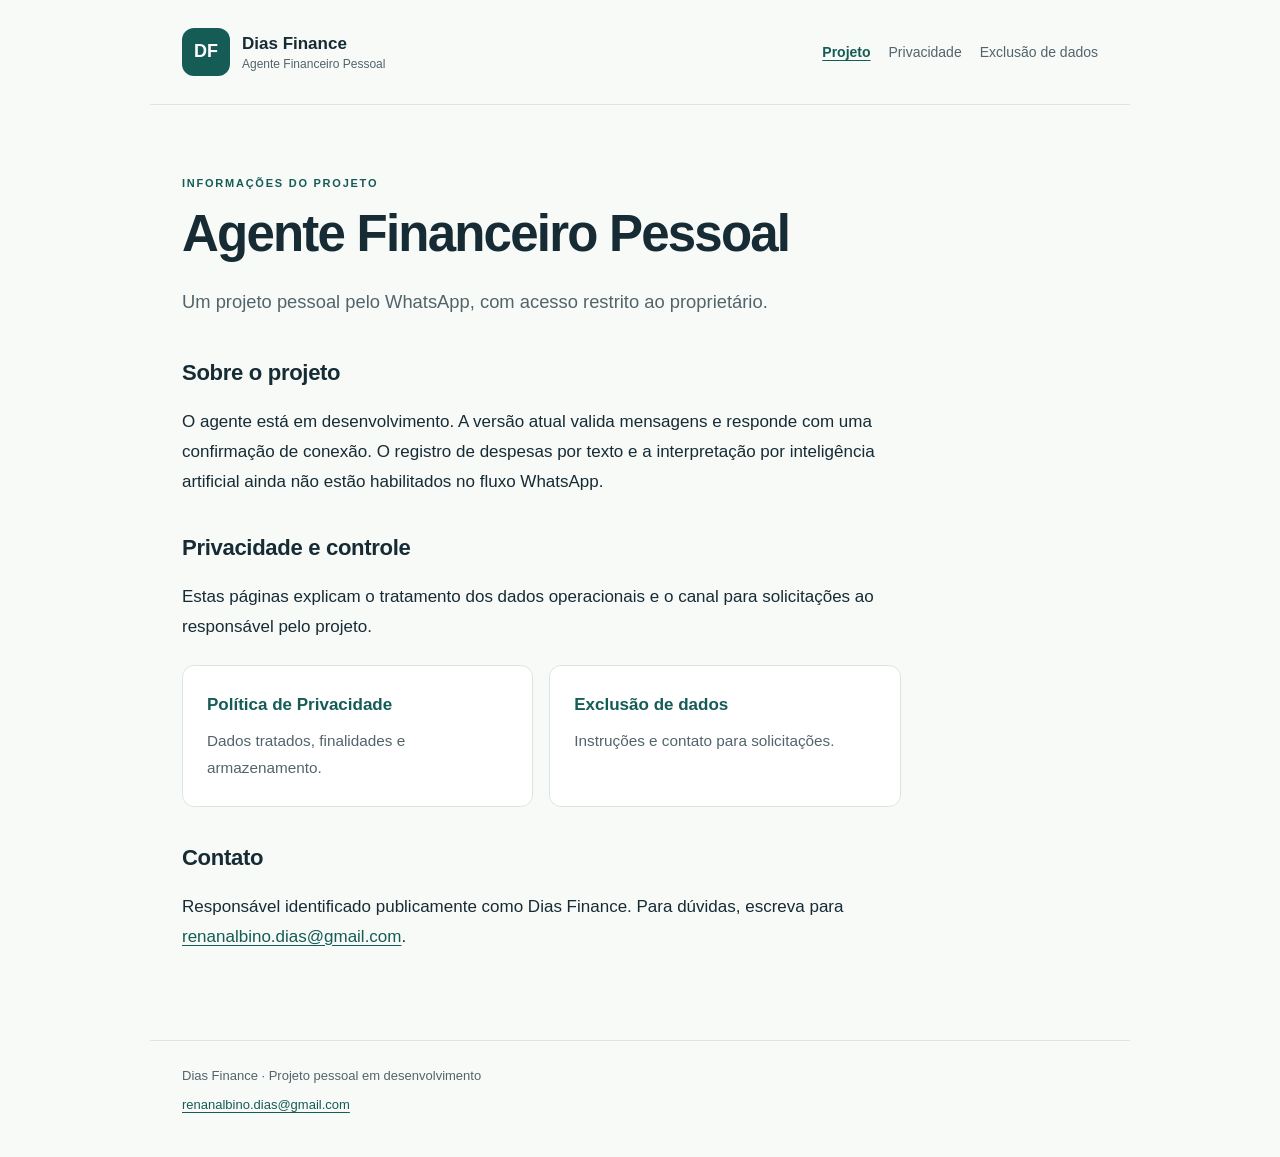
==== index.html @ 18301a5a "Publica paginas de privacidade e exclusao do Dias Finance" ====
<!doctype html>
<html lang="pt-BR">
  <head>
    <meta charset="utf-8" />
    <meta name="viewport" content="width=device-width, initial-scale=1" />
    <meta
      name="description"
      content="Um projeto pessoal pelo WhatsApp, com acesso restrito ao proprietário."
    />
    <meta name="color-scheme" content="light" />
    <title>Agente Financeiro Pessoal | Dias Finance</title>
    <link rel="stylesheet" href="styles.css" />
  </head>
  <body>
    <a class="skip" href="#conteudo">Ir para o conteúdo</a>
    <header class="header">
      <a class="brand" href="index.html"
        ><span class="mark" aria-hidden="true">DF</span
        ><span>Dias Finance<small>Agente Financeiro Pessoal</small></span></a
      >
      <nav aria-label="Navegação principal">
        <a href="index.html" aria-current="page">Projeto</a>
        <a href="privacidade.html">Privacidade</a>
        <a href="exclusao.html">Exclusão de dados</a>
      </nav>
    </header>
    <main id="conteudo">
      <p class="eyebrow">INFORMAÇÕES DO PROJETO</p>
      <h1>Agente Financeiro Pessoal</h1>
      <p class="lead">Um projeto pessoal pelo WhatsApp, com acesso restrito ao proprietário.</p>
      <article>
        <h2>Sobre o projeto</h2>
        <p>
          O agente está em desenvolvimento. A versão atual valida mensagens e responde com uma
          confirmação de conexão. O registro de despesas por texto e a interpretação por
          inteligência artificial ainda não estão habilitados no fluxo WhatsApp.
        </p>
        <h2>Privacidade e controle</h2>
        <p>
          Estas páginas explicam o tratamento dos dados operacionais e o canal para solicitações ao
          responsável pelo projeto.
        </p>
        <div class="cards">
          <a class="card" href="privacidade.html"
            ><strong>Política de Privacidade</strong
            ><span>Dados tratados, finalidades e armazenamento.</span></a
          ><a class="card" href="exclusao.html"
            ><strong>Exclusão de dados</strong
            ><span>Instruções e contato para solicitações.</span></a
          >
        </div>
        <h2>Contato</h2>
        <p>
          Responsável identificado publicamente como Dias Finance. Para dúvidas, escreva para
          <a href="mailto:renanalbino.dias@gmail.com">renanalbino.dias@gmail.com</a>.
        </p>
      </article>
    </main>
    <footer>
      <p>Dias Finance · Projeto pessoal em desenvolvimento</p>
      <a href="mailto:renanalbino.dias@gmail.com">renanalbino.dias@gmail.com</a>
    </footer>
  </body>
</html>
---- styles.css ----
:root {
  color-scheme: light;
  --ink: #172b35;
  --muted: #52646b;
  --line: #dce5e5;
  --accent: #145c55;
  font-family: -apple-system, BlinkMacSystemFont, 'Segoe UI', sans-serif;
  font-size: 17px;
  line-height: 1.75;
  color: var(--ink);
  background: #f8faf8;
}
* {
  box-sizing: border-box;
}
body {
  margin: 0;
}
a {
  color: var(--accent);
  text-underline-offset: 0.2em;
}
a:hover {
  text-decoration-thickness: 2px;
}
a:focus-visible {
  outline: 3px solid #c77722;
  outline-offset: 5px;
}
.header,
main,
footer {
  max-width: 980px;
  margin-inline: auto;
  padding-inline: 32px;
}
.header {
  display: flex;
  align-items: center;
  justify-content: space-between;
  gap: 24px;
  padding-block: 28px;
  border-bottom: 1px solid var(--line);
}
.brand {
  display: flex;
  align-items: center;
  gap: 12px;
  color: var(--ink);
  font-weight: 700;
  line-height: 1.4;
  text-decoration: none;
}
.mark {
  display: grid;
  place-items: center;
  width: 48px;
  height: 48px;
  border-radius: 12px;
  background: var(--accent);
  color: white;
  font-size: 18px;
}
.brand small {
  display: block;
  font-size: 12px;
  font-weight: 400;
  color: var(--muted);
}
nav {
  display: flex;
  flex-wrap: wrap;
  gap: 18px;
  font-size: 14px;
}
nav a {
  color: var(--muted);
  text-decoration: none;
}
nav a[aria-current='page'] {
  color: var(--accent);
  text-decoration: underline;
  font-weight: 600;
}
main {
  padding-block: 58px 72px;
}
.eyebrow {
  font-size: 11px;
  font-weight: 700;
  letter-spacing: 0.16em;
  color: var(--accent);
}
h1 {
  max-width: 800px;
  margin-block: 12px;
  font-size: clamp(2rem, 5vw, 3rem);
  line-height: 1.15;
  letter-spacing: -0.035em;
}
.lead {
  max-width: 65ch;
  margin-block: 22px 40px;
  color: var(--muted);
  font-size: 1.08rem;
}
article {
  max-width: 76ch;
}
h2 {
  margin-top: 36px;
  font-size: 1.3rem;
  line-height: 1.4;
  letter-spacing: -0.015em;
}
p,
li {
  overflow-wrap: anywhere;
}
li {
  padding-left: 4px;
  margin-bottom: 9px;
}
code {
  padding: 2px 5px;
  border-radius: 4px;
  background: #eaf0ed;
  font-size: 0.9em;
}
.cards {
  display: grid;
  grid-template-columns: repeat(2, minmax(0, 1fr));
  gap: 16px;
  margin-block: 24px 32px;
}
.card {
  display: block;
  padding: 24px;
  background: #fff;
  border: 1px solid var(--line);
  border-radius: 12px;
  text-decoration: none;
}
.card:hover {
  border-color: var(--accent);
}
.card strong,
.card span {
  display: block;
}
.card span {
  margin-top: 8px;
  color: var(--muted);
  font-size: 0.9rem;
}
footer {
  padding-block: 24px 40px;
  border-top: 1px solid var(--line);
  color: var(--muted);
  font-size: 13px;
}
footer p {
  margin-block: 0 6px;
}
.skip {
  position: absolute;
  left: 16px;
  top: -100px;
  padding: 10px 16px;
  background: white;
  border: 2px solid var(--accent);
  z-index: 1;
}
.skip:focus {
  top: 12px;
}
@media (max-width: 680px) {
  .header,
  main,
  footer {
    padding-inline: 22px;
  }
  .header {
    align-items: flex-start;
    flex-direction: column;
  }
  main {
    padding-block: 36px 48px;
  }
  .cards {
    grid-template-columns: 1fr;
  }
  nav {
    gap: 16px;
  }
}
@media print {
  :root {
    font-size: 11pt;
    background: white;
  }
  .header,
  footer,
  .skip,
  .eyebrow {
    display: none;
  }
  main {
    max-width: none;
    padding: 0;
  }
  a {
    color: inherit;
  }
}
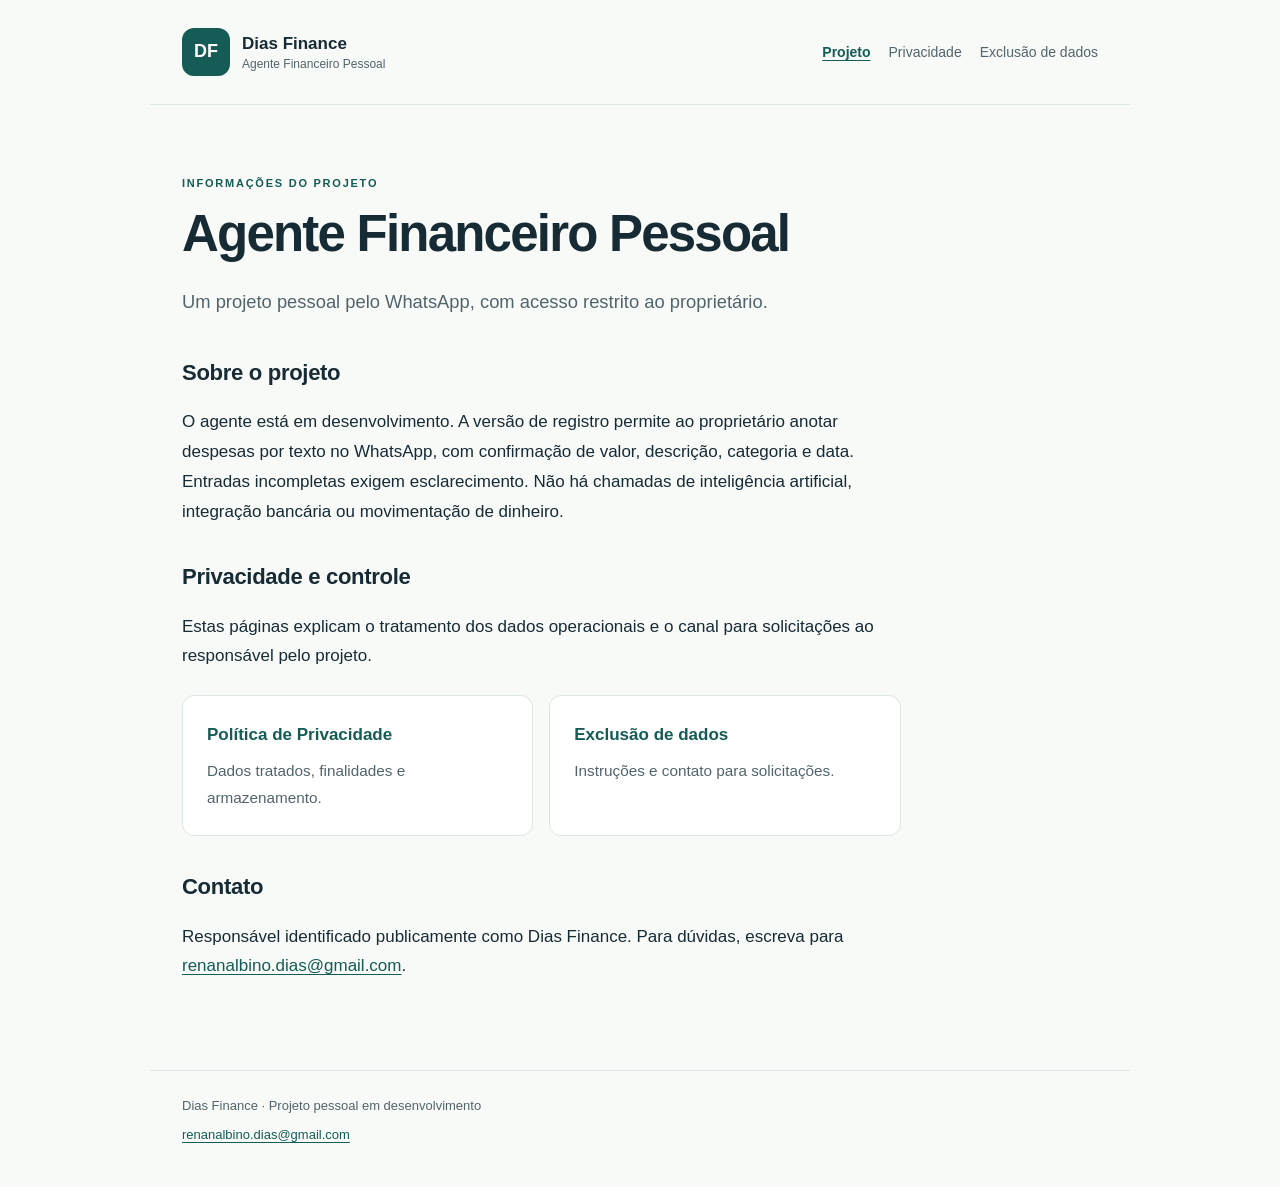
==== commit 24351860: "docs: describe expense records and pending clarification data" ====
--- a/index.html
+++ b/index.html
@@ -31,9 +31,10 @@
       <article>
         <h2>Sobre o projeto</h2>
         <p>
-          O agente está em desenvolvimento. A versão atual valida mensagens e responde com uma
-          confirmação de conexão. O registro de despesas por texto e a interpretação por
-          inteligência artificial ainda não estão habilitados no fluxo WhatsApp.
+          O agente está em desenvolvimento. A versão de registro permite ao proprietário anotar
+          despesas por texto no WhatsApp, com confirmação de valor, descrição, categoria e data.
+          Entradas incompletas exigem esclarecimento. Não há chamadas de inteligência artificial,
+          integração bancária ou movimentação de dinheiro.
         </p>
         <h2>Privacidade e controle</h2>
         <p>
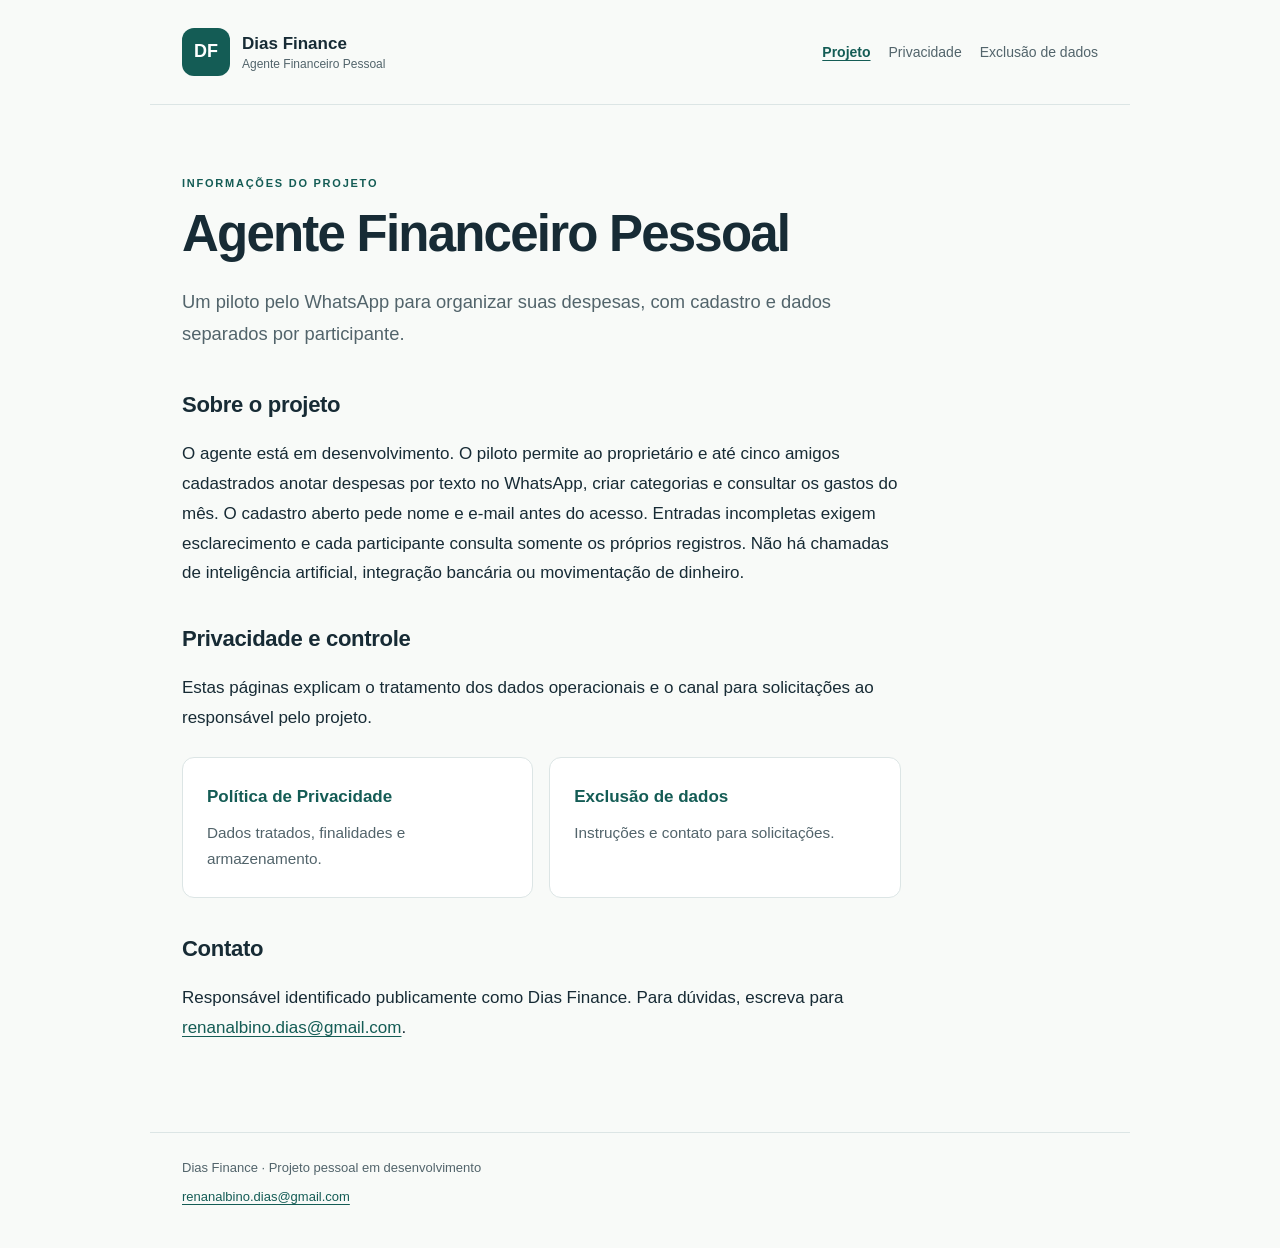
==== commit b009fae4: "docs: describe five-friend pilot registration and isolated summaries" ====
--- a/index.html
+++ b/index.html
@@ -5,7 +5,7 @@
     <meta name="viewport" content="width=device-width, initial-scale=1" />
     <meta
       name="description"
-      content="Um projeto pessoal pelo WhatsApp, com acesso restrito ao proprietário."
+      content="Um piloto pelo WhatsApp para organizar suas despesas, com cadastro e dados separados por participante."
     />
     <meta name="color-scheme" content="light" />
     <title>Agente Financeiro Pessoal | Dias Finance</title>
@@ -27,14 +27,18 @@
     <main id="conteudo">
       <p class="eyebrow">INFORMAÇÕES DO PROJETO</p>
       <h1>Agente Financeiro Pessoal</h1>
-      <p class="lead">Um projeto pessoal pelo WhatsApp, com acesso restrito ao proprietário.</p>
+      <p class="lead">
+        Um piloto pelo WhatsApp para organizar suas despesas, com cadastro e dados separados por
+        participante.
+      </p>
       <article>
         <h2>Sobre o projeto</h2>
         <p>
-          O agente está em desenvolvimento. A versão de registro permite ao proprietário anotar
-          despesas por texto no WhatsApp, com confirmação de valor, descrição, categoria e data.
-          Entradas incompletas exigem esclarecimento. Não há chamadas de inteligência artificial,
-          integração bancária ou movimentação de dinheiro.
+          O agente está em desenvolvimento. O piloto permite ao proprietário e até cinco amigos
+          cadastrados anotar despesas por texto no WhatsApp, criar categorias e consultar os gastos
+          do mês. O cadastro aberto pede nome e e-mail antes do acesso. Entradas incompletas exigem
+          esclarecimento e cada participante consulta somente os próprios registros. Não há chamadas
+          de inteligência artificial, integração bancária ou movimentação de dinheiro.
         </p>
         <h2>Privacidade e controle</h2>
         <p>
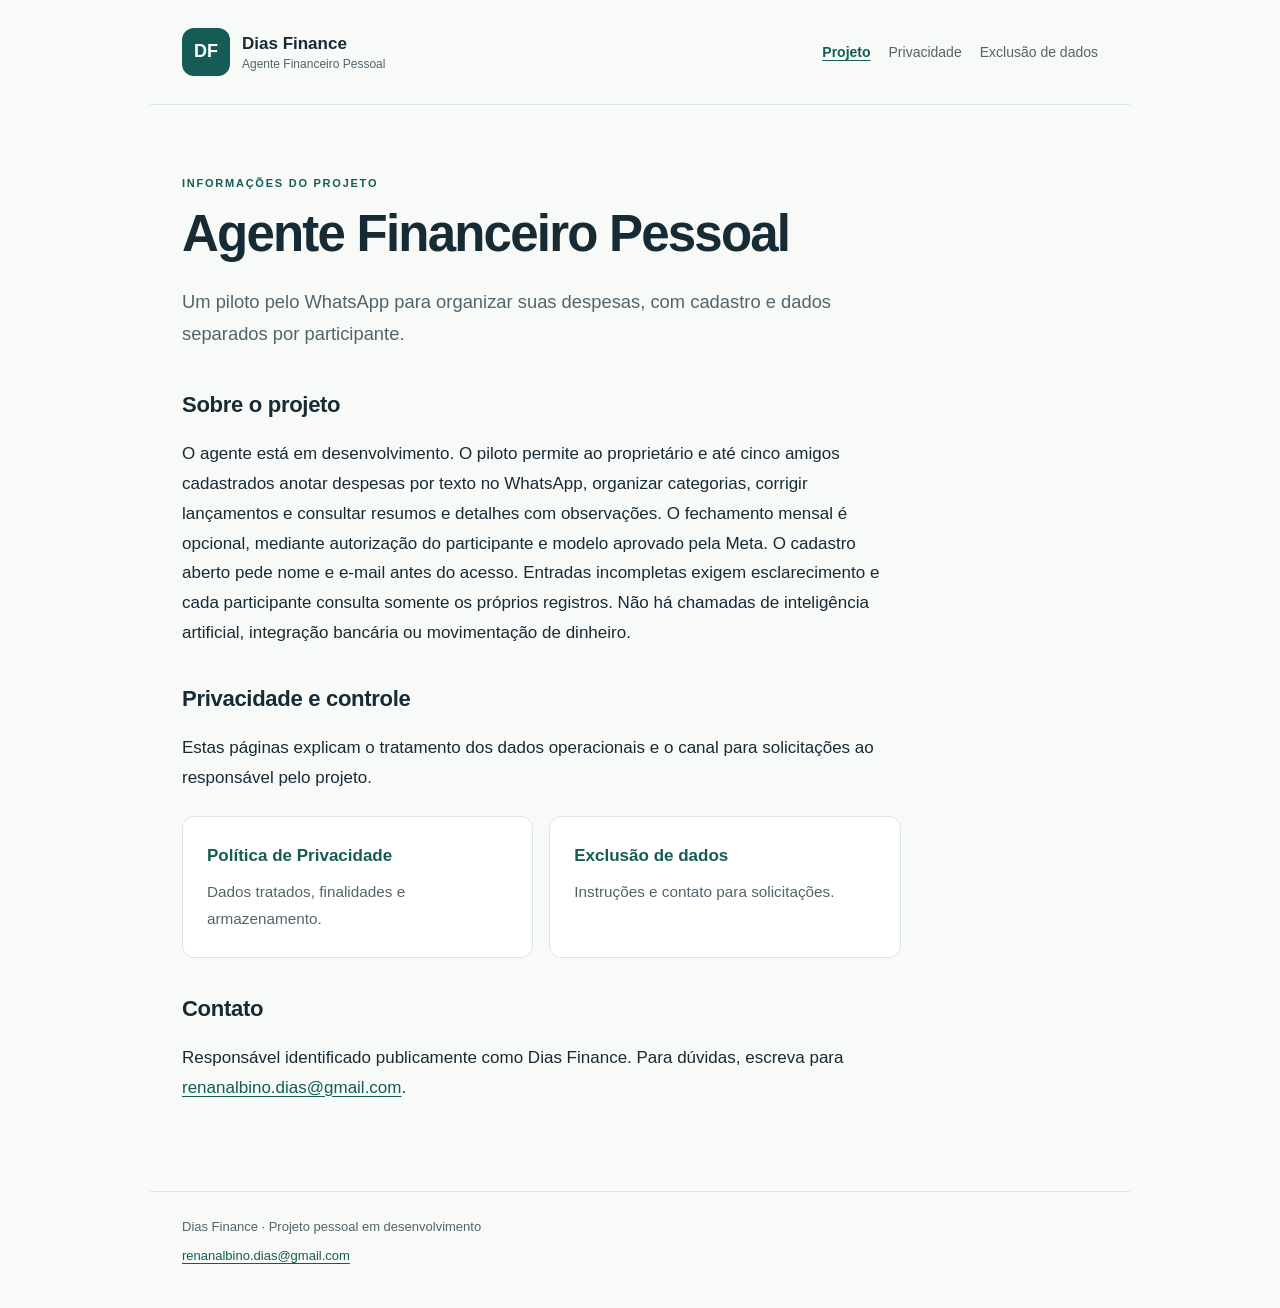
==== commit 1a122f44: "Document expense notes, corrections and optional monthly reports" ====
--- a/index.html
+++ b/index.html
@@ -35,10 +35,12 @@
         <h2>Sobre o projeto</h2>
         <p>
           O agente está em desenvolvimento. O piloto permite ao proprietário e até cinco amigos
-          cadastrados anotar despesas por texto no WhatsApp, criar categorias e consultar os gastos
-          do mês. O cadastro aberto pede nome e e-mail antes do acesso. Entradas incompletas exigem
-          esclarecimento e cada participante consulta somente os próprios registros. Não há chamadas
-          de inteligência artificial, integração bancária ou movimentação de dinheiro.
+          cadastrados anotar despesas por texto no WhatsApp, organizar categorias, corrigir
+          lançamentos e consultar resumos e detalhes com observações. O fechamento mensal é
+          opcional, mediante autorização do participante e modelo aprovado pela Meta. O cadastro
+          aberto pede nome e e-mail antes do acesso. Entradas incompletas exigem esclarecimento e
+          cada participante consulta somente os próprios registros. Não há chamadas de inteligência
+          artificial, integração bancária ou movimentação de dinheiro.
         </p>
         <h2>Privacidade e controle</h2>
         <p>
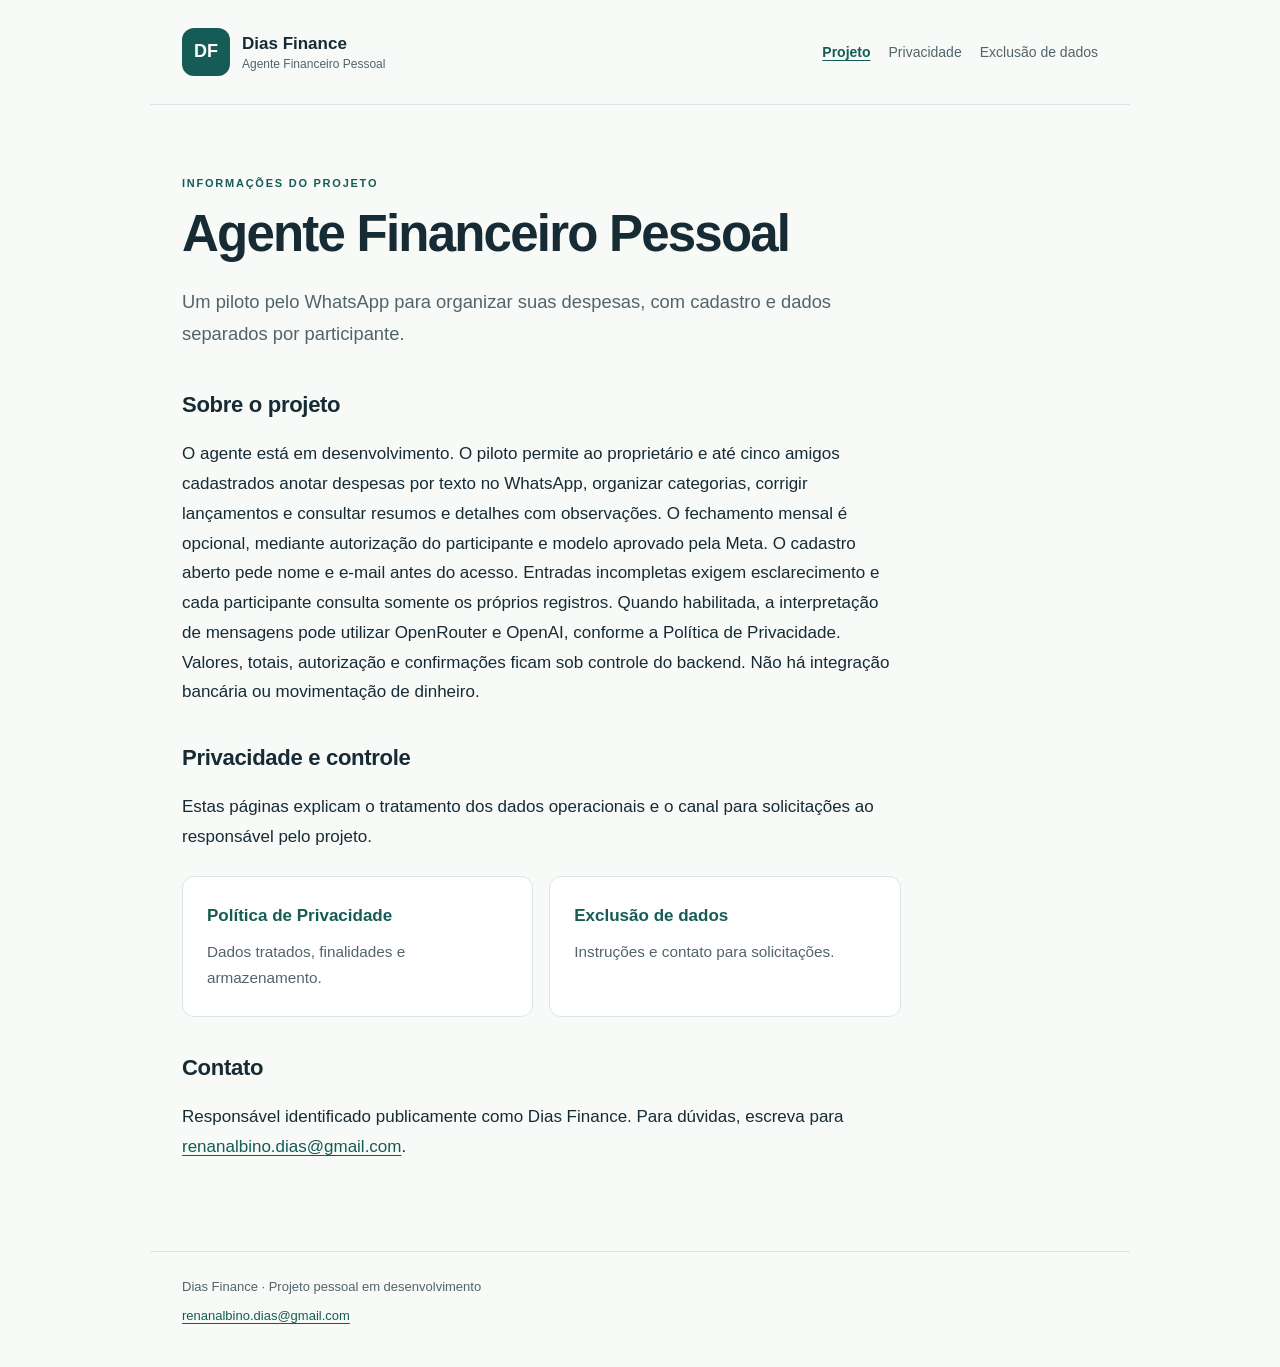
==== commit 83d6ea89: "Document optional AI interpretation and data handling" ====
--- a/index.html
+++ b/index.html
@@ -39,8 +39,10 @@
           lançamentos e consultar resumos e detalhes com observações. O fechamento mensal é
           opcional, mediante autorização do participante e modelo aprovado pela Meta. O cadastro
           aberto pede nome e e-mail antes do acesso. Entradas incompletas exigem esclarecimento e
-          cada participante consulta somente os próprios registros. Não há chamadas de inteligência
-          artificial, integração bancária ou movimentação de dinheiro.
+          cada participante consulta somente os próprios registros. Quando habilitada, a
+          interpretação de mensagens pode utilizar OpenRouter e OpenAI, conforme a Política de
+          Privacidade. Valores, totais, autorização e confirmações ficam sob controle do backend.
+          Não há integração bancária ou movimentação de dinheiro.
         </p>
         <h2>Privacidade e controle</h2>
         <p>
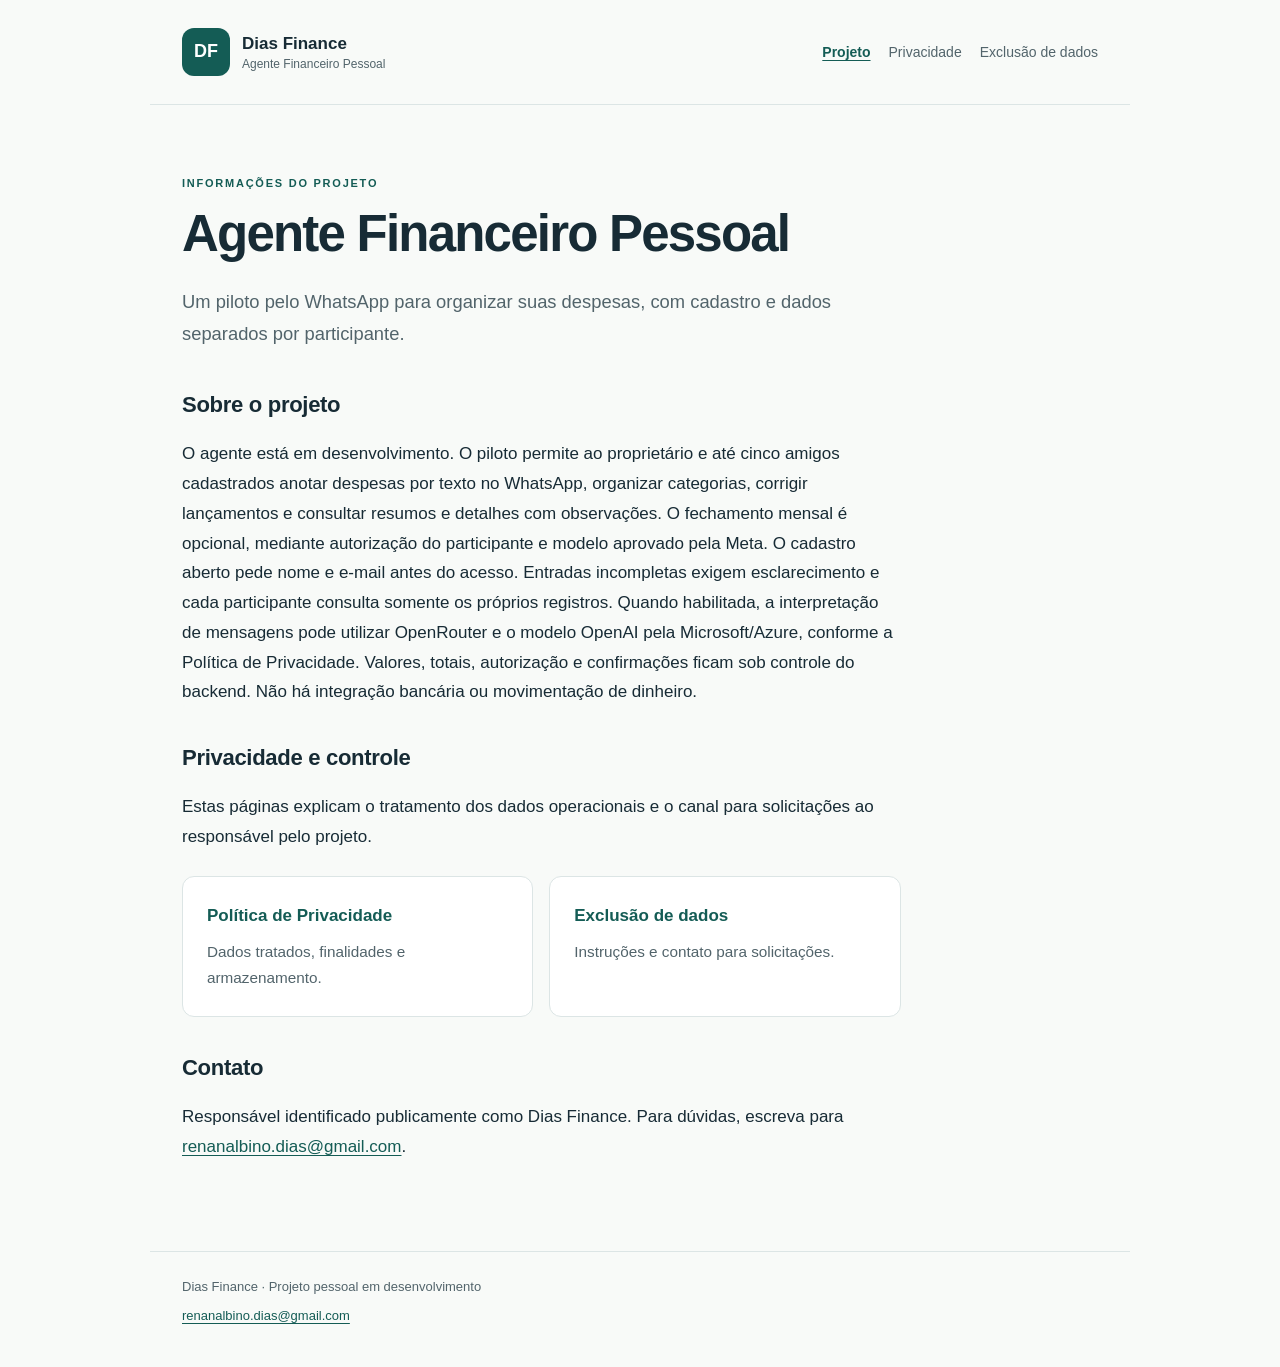
==== commit 2466453a: "Describe Azure route for private AI interpretation" ====
--- a/index.html
+++ b/index.html
@@ -40,9 +40,10 @@
           opcional, mediante autorização do participante e modelo aprovado pela Meta. O cadastro
           aberto pede nome e e-mail antes do acesso. Entradas incompletas exigem esclarecimento e
           cada participante consulta somente os próprios registros. Quando habilitada, a
-          interpretação de mensagens pode utilizar OpenRouter e OpenAI, conforme a Política de
-          Privacidade. Valores, totais, autorização e confirmações ficam sob controle do backend.
-          Não há integração bancária ou movimentação de dinheiro.
+          interpretação de mensagens pode utilizar OpenRouter e o modelo OpenAI pela
+          Microsoft/Azure, conforme a Política de Privacidade. Valores, totais, autorização e
+          confirmações ficam sob controle do backend. Não há integração bancária ou movimentação de
+          dinheiro.
         </p>
         <h2>Privacidade e controle</h2>
         <p>
